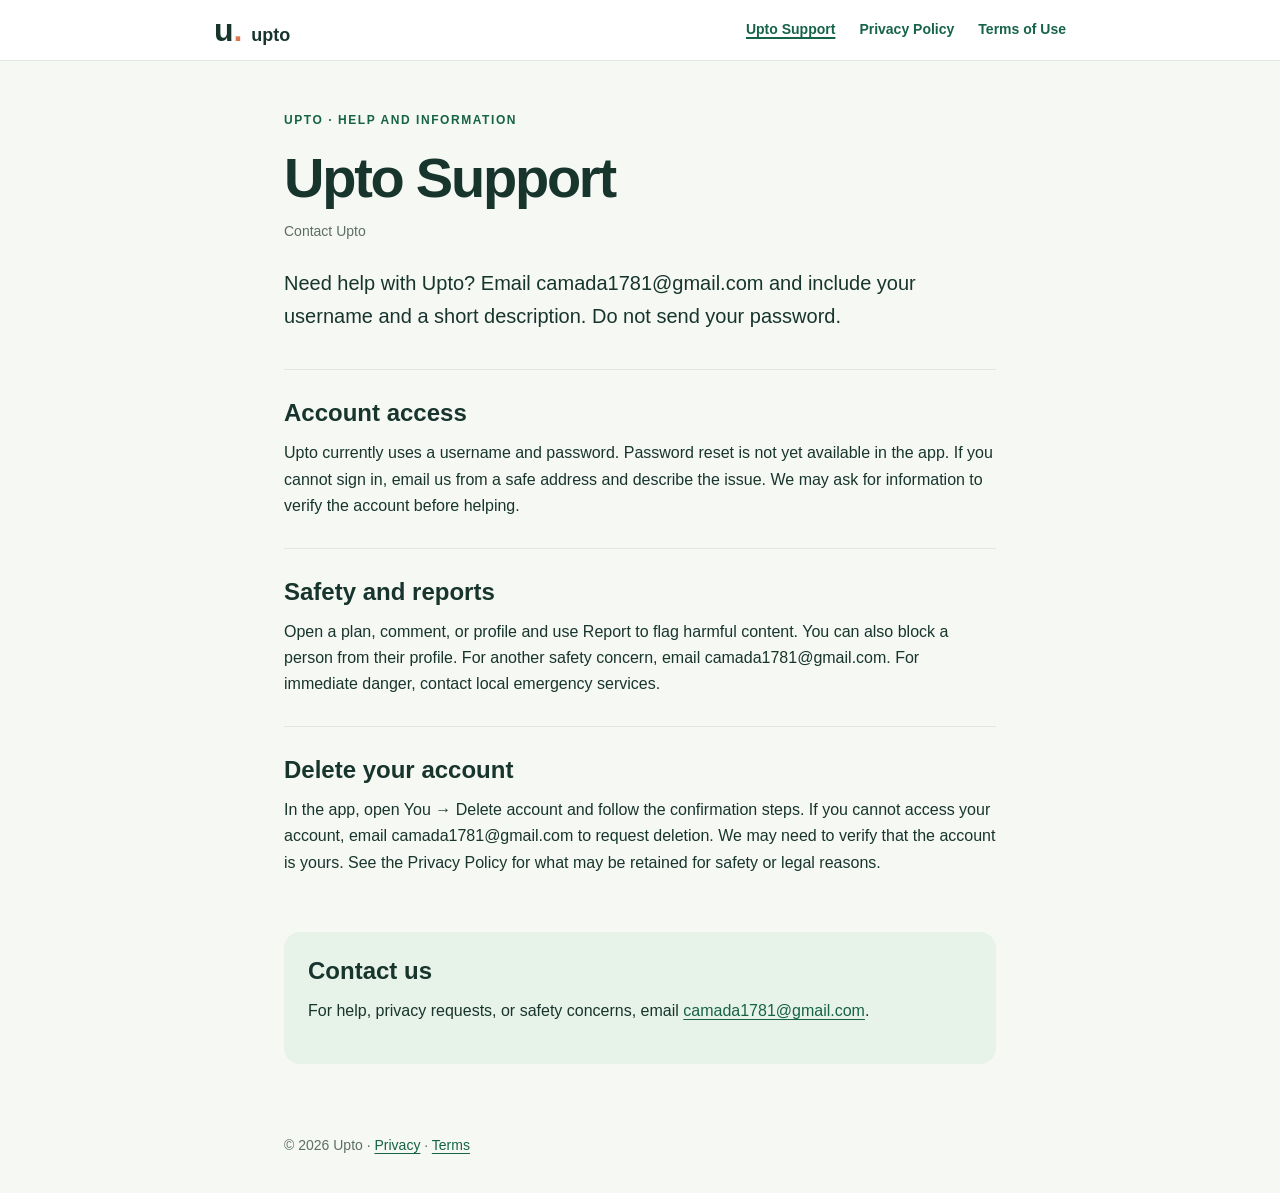
==== index.html @ 996999ed "Publish Upto support and privacy pages" ====
<!doctype html>
<html lang="en">
<head>
  <meta charset="utf-8">
  <meta name="viewport" content="width=device-width, initial-scale=1">
  <meta name="description" content="Need help with Upto? Email camada1781@gmail.com and include your username and a short description. Do not send your password.">
  <meta name="color-scheme" content="light">
  <title>Upto Support | Upto</title>
  <link rel="stylesheet" href="./styles.css">
</head>
<body>
  <header class="site-header"><div class="header-inner">
    <a class="brand" href="./" aria-label="Upto support home">u<span>.</span> <small>upto</small></a>
    <nav aria-label="Main navigation"><a href="./" aria-current="page">Upto Support</a>
      <a href="./privacy/">Privacy Policy</a>
      <a href="./terms/">Terms of Use</a></nav>
  </div></header>
  <main>
    <p class="eyebrow">UPTO · HELP AND INFORMATION</p>
    <h1>Upto Support</h1>
    <p class="meta">Contact Upto</p>
    <p class="intro">Need help with Upto? Email camada1781@gmail.com and include your username and a short description. Do not send your password.</p>

    <section>
      <h2>Account access</h2>
      <p>Upto currently uses a username and password. Password reset is not yet available in the app. If you cannot sign in, email us from a safe address and describe the issue. We may ask for information to verify the account before helping.</p>
    </section>
    <section>
      <h2>Safety and reports</h2>
      <p>Open a plan, comment, or profile and use Report to flag harmful content. You can also block a person from their profile. For another safety concern, email camada1781@gmail.com. For immediate danger, contact local emergency services.</p>
    </section>
    <section>
      <h2>Delete your account</h2>
      <p>In the app, open You → Delete account and follow the confirmation steps. If you cannot access your account, email camada1781@gmail.com to request deletion. We may need to verify that the account is yours. See the Privacy Policy for what may be retained for safety or legal reasons.</p>
    </section>
    <section class="contact">
      <h2>Contact us</h2>
      <p>For help, privacy requests, or safety concerns, email <a href="mailto:camada1781@gmail.com">camada1781@gmail.com</a>.</p>
    </section>
  </main>
  <footer>© 2026 Upto · <a href="./privacy/">Privacy</a> · <a href="./terms/">Terms</a></footer>
</body>
</html>
---- styles.css ----
:root { color-scheme: light; font-family: -apple-system, BlinkMacSystemFont, "Segoe UI", sans-serif; color: #17352d; background: #f6f8f4; }
* { box-sizing: border-box; }
body { margin: 0; line-height: 1.65; }
a { color: #166348; text-underline-offset: 3px; }
a:focus-visible { outline: 3px solid #dc784f; outline-offset: 3px; border-radius: 3px; }
.site-header { background: #fff; border-bottom: 1px solid #dfe7df; }
.header-inner { max-width: 900px; margin: auto; padding: 14px 24px; display: flex; gap: 24px; justify-content: space-between; align-items: center; flex-wrap: wrap; }
.brand { color: #17352d; text-decoration: none; font-size: 32px; font-weight: 800; line-height: 1; }
.brand span { color: #dc784f; }
.brand small { font-size: 18px; font-weight: 700; }
nav { display: flex; flex-wrap: wrap; gap: 8px 24px; }
nav a { font-size: 14px; font-weight: 700; text-decoration: none; }
nav a[aria-current="page"] { text-decoration: underline; text-decoration-thickness: 2px; }
main { max-width: 760px; margin: 0 auto; padding: 50px 24px 70px; }
.eyebrow { font-size: 12px; font-weight: 800; letter-spacing: .13em; color: #166348; }
h1 { font-size: clamp(36px, 6vw, 56px); line-height: 1.1; margin: 12px 0; letter-spacing: -.04em; }
h2 { font-size: 24px; line-height: 1.25; margin: 0 0 12px; }
p { margin: 0 0 16px; }
.meta { color: #5d6e67; font-size: 14px; }
.intro { font-size: 20px; margin: 24px 0 36px; }
section { border-top: 1px solid #dfe7df; padding: 28px 0 12px; }
.contact { background: #e7f2e9; border: 0; border-radius: 16px; padding: 24px; margin-top: 28px; }
footer { max-width: 760px; margin: 0 auto; padding: 0 24px 36px; color: #5d6e67; font-size: 14px; }
@media (max-width: 600px) { main { padding-top: 32px; } .header-inner { align-items: flex-start; } nav { gap: 8px 16px; } }
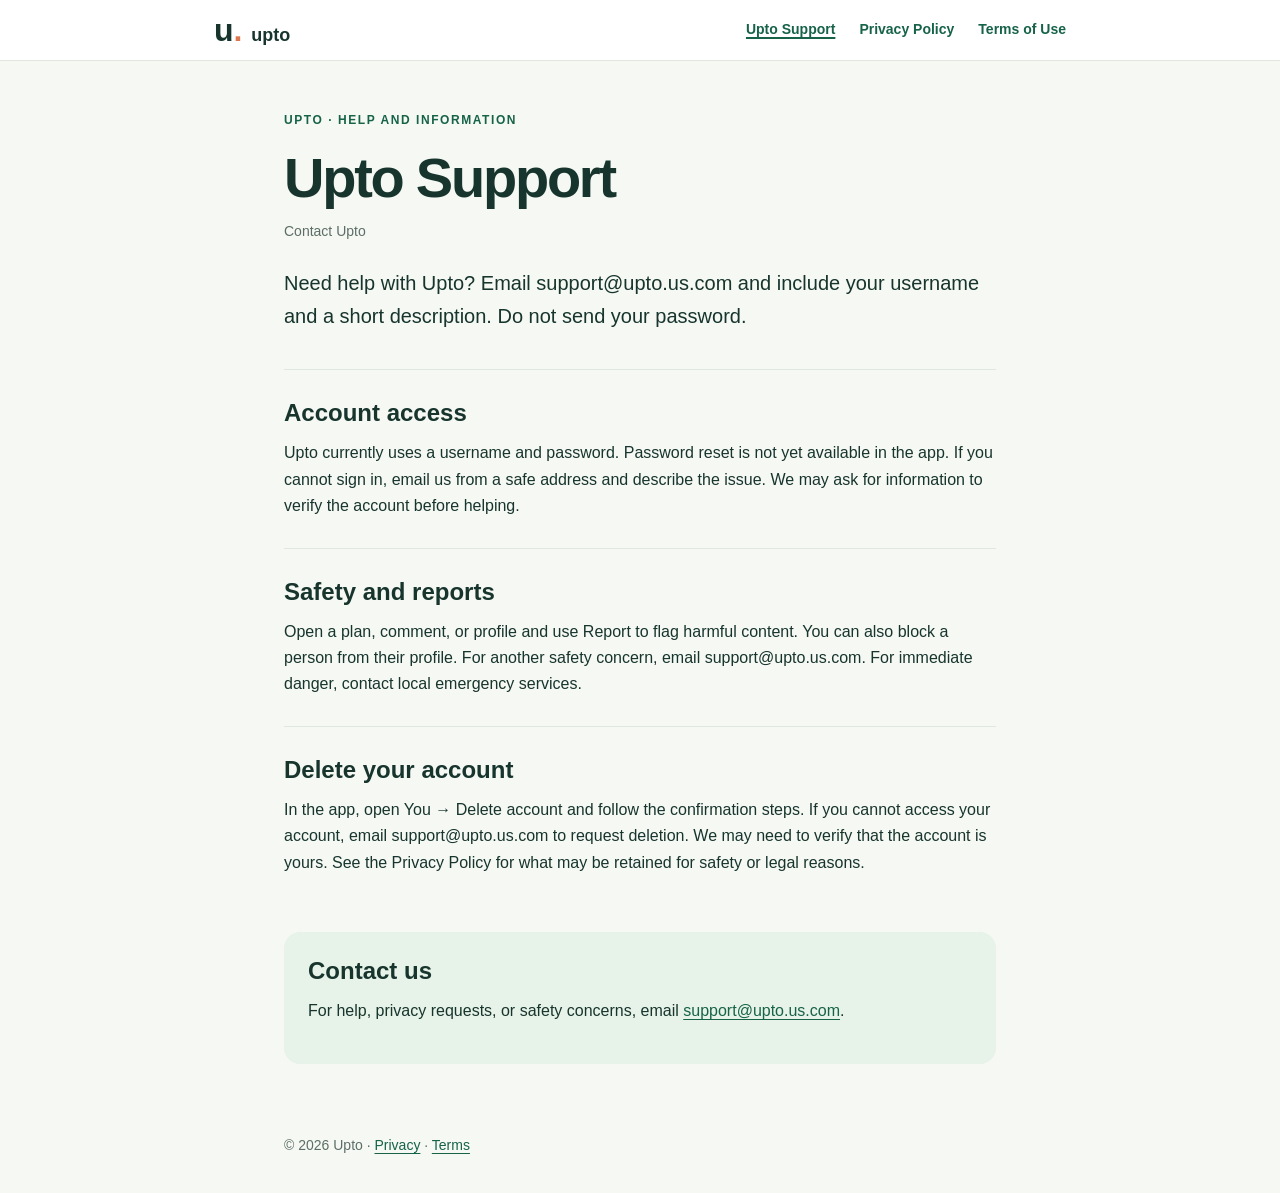
==== commit eb0eb94e: "Use support@upto.us.com on public pages" ====
--- a/index.html
+++ b/index.html
@@ -3,7 +3,7 @@
 <head>
   <meta charset="utf-8">
   <meta name="viewport" content="width=device-width, initial-scale=1">
-  <meta name="description" content="Need help with Upto? Email camada1781@gmail.com and include your username and a short description. Do not send your password.">
+  <meta name="description" content="Need help with Upto? Email support@upto.us.com and include your username and a short description. Do not send your password.">
   <meta name="color-scheme" content="light">
   <title>Upto Support | Upto</title>
   <link rel="stylesheet" href="./styles.css">
@@ -19,7 +19,7 @@
     <p class="eyebrow">UPTO · HELP AND INFORMATION</p>
     <h1>Upto Support</h1>
     <p class="meta">Contact Upto</p>
-    <p class="intro">Need help with Upto? Email camada1781@gmail.com and include your username and a short description. Do not send your password.</p>
+    <p class="intro">Need help with Upto? Email support@upto.us.com and include your username and a short description. Do not send your password.</p>
 
     <section>
       <h2>Account access</h2>
@@ -27,15 +27,15 @@
     </section>
     <section>
       <h2>Safety and reports</h2>
-      <p>Open a plan, comment, or profile and use Report to flag harmful content. You can also block a person from their profile. For another safety concern, email camada1781@gmail.com. For immediate danger, contact local emergency services.</p>
+      <p>Open a plan, comment, or profile and use Report to flag harmful content. You can also block a person from their profile. For another safety concern, email support@upto.us.com. For immediate danger, contact local emergency services.</p>
     </section>
     <section>
       <h2>Delete your account</h2>
-      <p>In the app, open You → Delete account and follow the confirmation steps. If you cannot access your account, email camada1781@gmail.com to request deletion. We may need to verify that the account is yours. See the Privacy Policy for what may be retained for safety or legal reasons.</p>
+      <p>In the app, open You → Delete account and follow the confirmation steps. If you cannot access your account, email support@upto.us.com to request deletion. We may need to verify that the account is yours. See the Privacy Policy for what may be retained for safety or legal reasons.</p>
     </section>
     <section class="contact">
       <h2>Contact us</h2>
-      <p>For help, privacy requests, or safety concerns, email <a href="mailto:camada1781@gmail.com">camada1781@gmail.com</a>.</p>
+      <p>For help, privacy requests, or safety concerns, email <a href="mailto:support@upto.us.com">support@upto.us.com</a>.</p>
     </section>
   </main>
   <footer>© 2026 Upto · <a href="./privacy/">Privacy</a> · <a href="./terms/">Terms</a></footer>
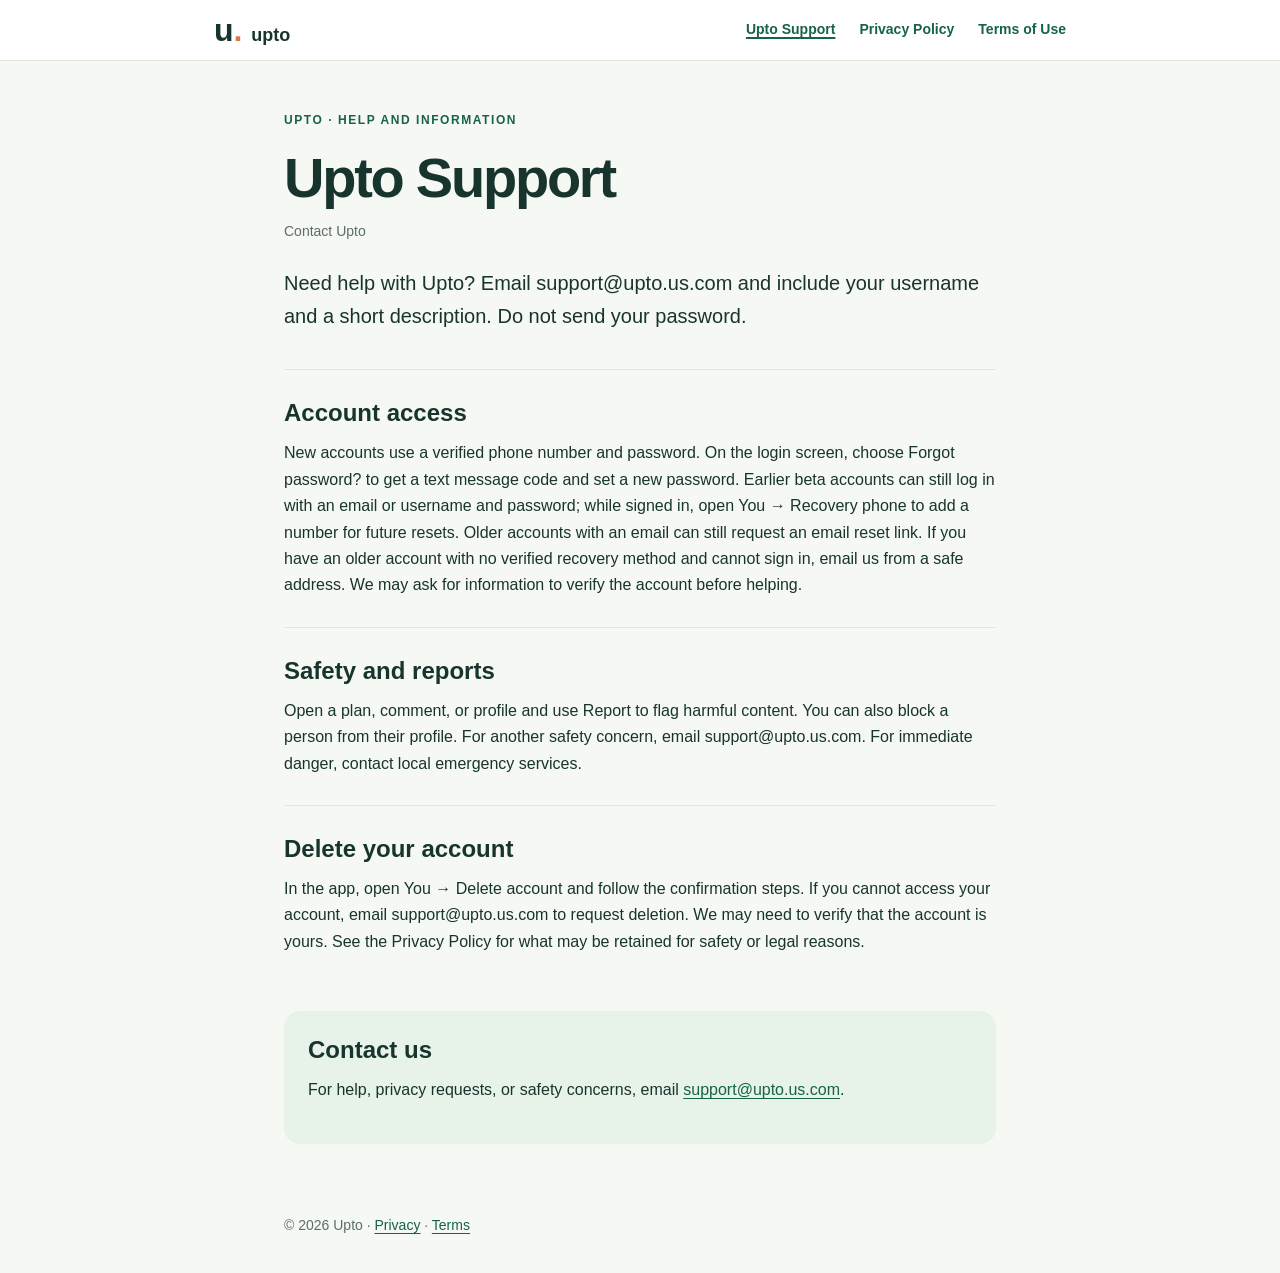
==== commit 44bcc8b9: "Publish phone signup and recovery policies" ====
--- a/index.html
+++ b/index.html
@@ -23,7 +23,7 @@
 
     <section>
       <h2>Account access</h2>
-      <p>Upto currently uses a username and password. Password reset is not yet available in the app. If you cannot sign in, email us from a safe address and describe the issue. We may ask for information to verify the account before helping.</p>
+      <p>New accounts use a verified phone number and password. On the login screen, choose Forgot password? to get a text message code and set a new password. Earlier beta accounts can still log in with an email or username and password; while signed in, open You → Recovery phone to add a number for future resets. Older accounts with an email can still request an email reset link. If you have an older account with no verified recovery method and cannot sign in, email us from a safe address. We may ask for information to verify the account before helping.</p>
     </section>
     <section>
       <h2>Safety and reports</h2>
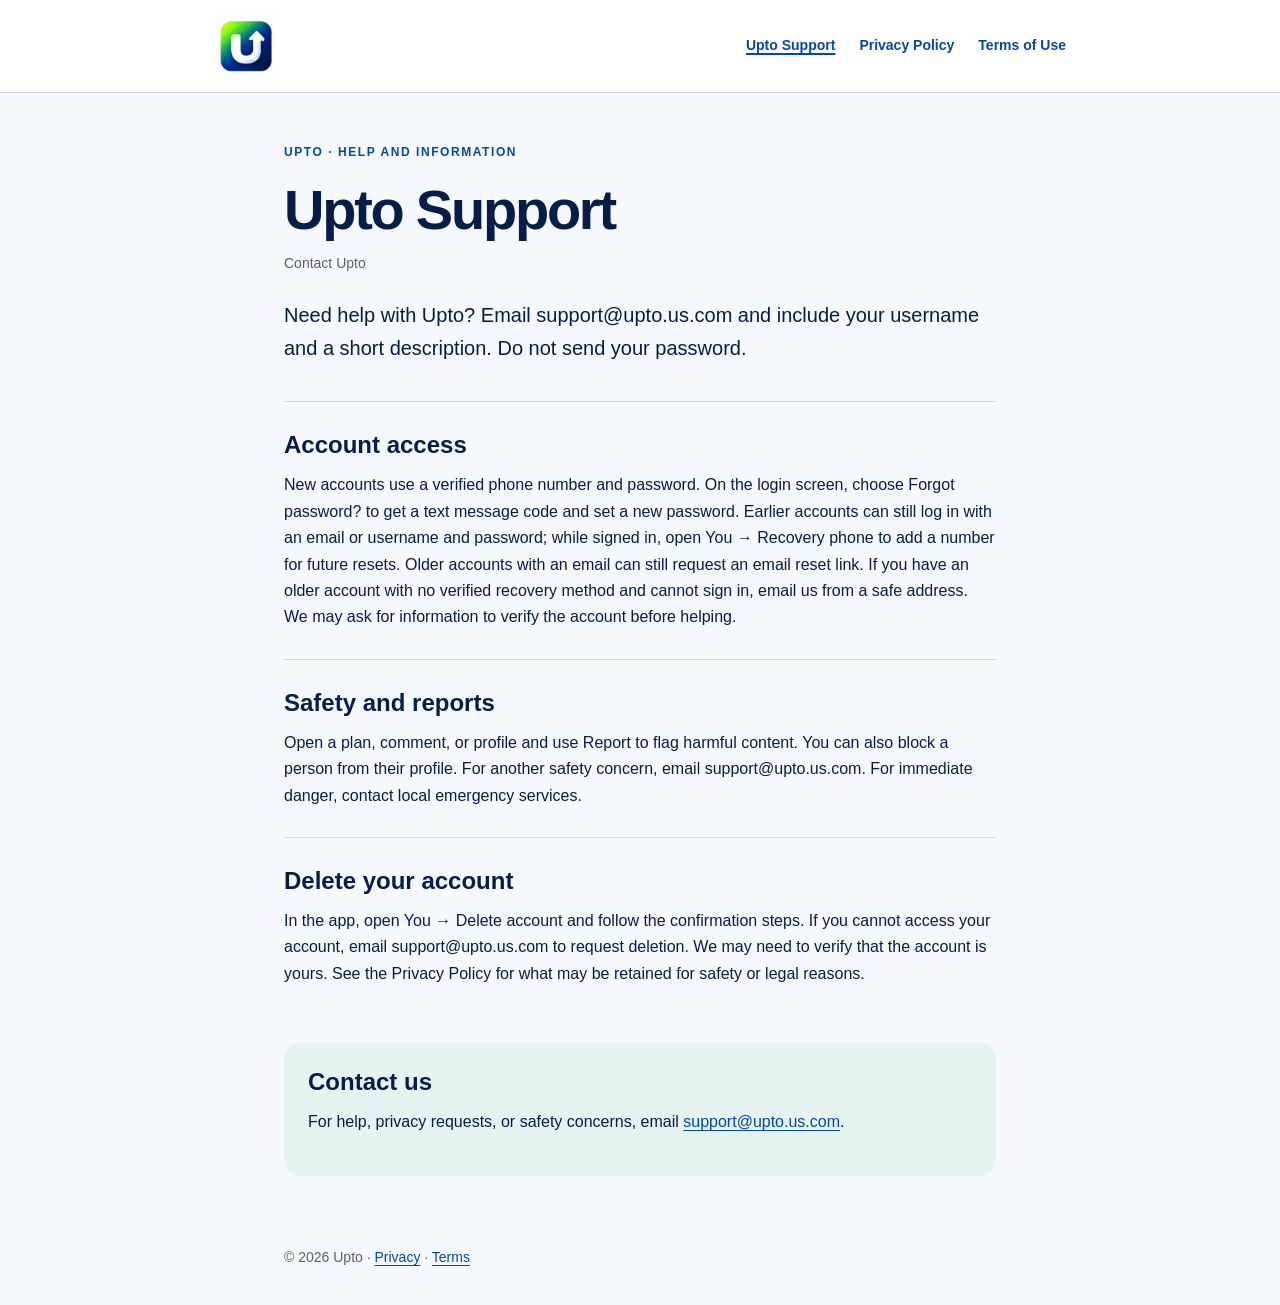
==== commit 271661eb: "Update website logo and brand colors" ====
--- a/index.html
+++ b/index.html
@@ -7,10 +7,10 @@
   <meta name="color-scheme" content="light">
   <title>Upto Support | Upto</title>
   <link rel="stylesheet" href="./styles.css">
-</head>
+<link rel="icon" type="image/png" href="./assets/upto-logo.png"></head>
 <body>
   <header class="site-header"><div class="header-inner">
-    <a class="brand" href="./" aria-label="Upto support home">u<span>.</span> <small>upto</small></a>
+    <a class="brand" href="./" aria-label="Upto support home"><img src="./assets/upto-logo.png" alt="Upto" width="64" height="64"></a>
     <nav aria-label="Main navigation"><a href="./" aria-current="page">Upto Support</a>
       <a href="./privacy/">Privacy Policy</a>
       <a href="./terms/">Terms of Use</a></nav>
@@ -23,7 +23,7 @@
 
     <section>
       <h2>Account access</h2>
-      <p>New accounts use a verified phone number and password. On the login screen, choose Forgot password? to get a text message code and set a new password. Earlier beta accounts can still log in with an email or username and password; while signed in, open You → Recovery phone to add a number for future resets. Older accounts with an email can still request an email reset link. If you have an older account with no verified recovery method and cannot sign in, email us from a safe address. We may ask for information to verify the account before helping.</p>
+      <p>New accounts use a verified phone number and password. On the login screen, choose Forgot password? to get a text message code and set a new password. Earlier accounts can still log in with an email or username and password; while signed in, open You → Recovery phone to add a number for future resets. Older accounts with an email can still request an email reset link. If you have an older account with no verified recovery method and cannot sign in, email us from a safe address. We may ask for information to verify the account before helping.</p>
     </section>
     <section>
       <h2>Safety and reports</h2>
--- a/styles.css
+++ b/styles.css
@@ -1,24 +1,26 @@
-:root { color-scheme: light; font-family: -apple-system, BlinkMacSystemFont, "Segoe UI", sans-serif; color: #17352d; background: #f6f8f4; }
+:root { color-scheme: light; font-family: -apple-system, BlinkMacSystemFont, "Segoe UI", sans-serif; color: #071D49; background: #F5F8FC; }
 * { box-sizing: border-box; }
 body { margin: 0; line-height: 1.65; }
-a { color: #166348; text-underline-offset: 3px; }
-a:focus-visible { outline: 3px solid #dc784f; outline-offset: 3px; border-radius: 3px; }
-.site-header { background: #fff; border-bottom: 1px solid #dfe7df; }
+a { color: #0647A6; text-underline-offset: 3px; }
+a:focus-visible { outline: 3px solid #006B68; outline-offset: 3px; border-radius: 3px; }
+.site-header { background: #fff; border-bottom: 1px solid #CCD6E4; }
 .header-inner { max-width: 900px; margin: auto; padding: 14px 24px; display: flex; gap: 24px; justify-content: space-between; align-items: center; flex-wrap: wrap; }
-.brand { color: #17352d; text-decoration: none; font-size: 32px; font-weight: 800; line-height: 1; }
-.brand span { color: #dc784f; }
+.brand { color: #071D49; text-decoration: none; font-size: 32px; font-weight: 800; line-height: 1; }
+.brand span { color: #006B68; }
 .brand small { font-size: 18px; font-weight: 700; }
 nav { display: flex; flex-wrap: wrap; gap: 8px 24px; }
 nav a { font-size: 14px; font-weight: 700; text-decoration: none; }
 nav a[aria-current="page"] { text-decoration: underline; text-decoration-thickness: 2px; }
 main { max-width: 760px; margin: 0 auto; padding: 50px 24px 70px; }
-.eyebrow { font-size: 12px; font-weight: 800; letter-spacing: .13em; color: #166348; }
+.eyebrow { font-size: 12px; font-weight: 800; letter-spacing: .13em; color: #0647A6; }
 h1 { font-size: clamp(36px, 6vw, 56px); line-height: 1.1; margin: 12px 0; letter-spacing: -.04em; }
 h2 { font-size: 24px; line-height: 1.25; margin: 0 0 12px; }
 p { margin: 0 0 16px; }
-.meta { color: #5d6e67; font-size: 14px; }
+.meta { color: #52627A; font-size: 14px; }
 .intro { font-size: 20px; margin: 24px 0 36px; }
-section { border-top: 1px solid #dfe7df; padding: 28px 0 12px; }
-.contact { background: #e7f2e9; border: 0; border-radius: 16px; padding: 24px; margin-top: 28px; }
-footer { max-width: 760px; margin: 0 auto; padding: 0 24px 36px; color: #5d6e67; font-size: 14px; }
+section { border-top: 1px solid #CCD6E4; padding: 28px 0 12px; }
+.contact { background: #E5F3F1; border: 0; border-radius: 16px; padding: 24px; margin-top: 28px; }
+footer { max-width: 760px; margin: 0 auto; padding: 0 24px 36px; color: #52627A; font-size: 14px; }
 @media (max-width: 600px) { main { padding-top: 32px; } .header-inner { align-items: flex-start; } nav { gap: 8px 16px; } }
+
+.brand img, header .brand-logo { display: block; width: 64px; height: 64px; object-fit: contain; background: transparent; border-radius: 0; }
